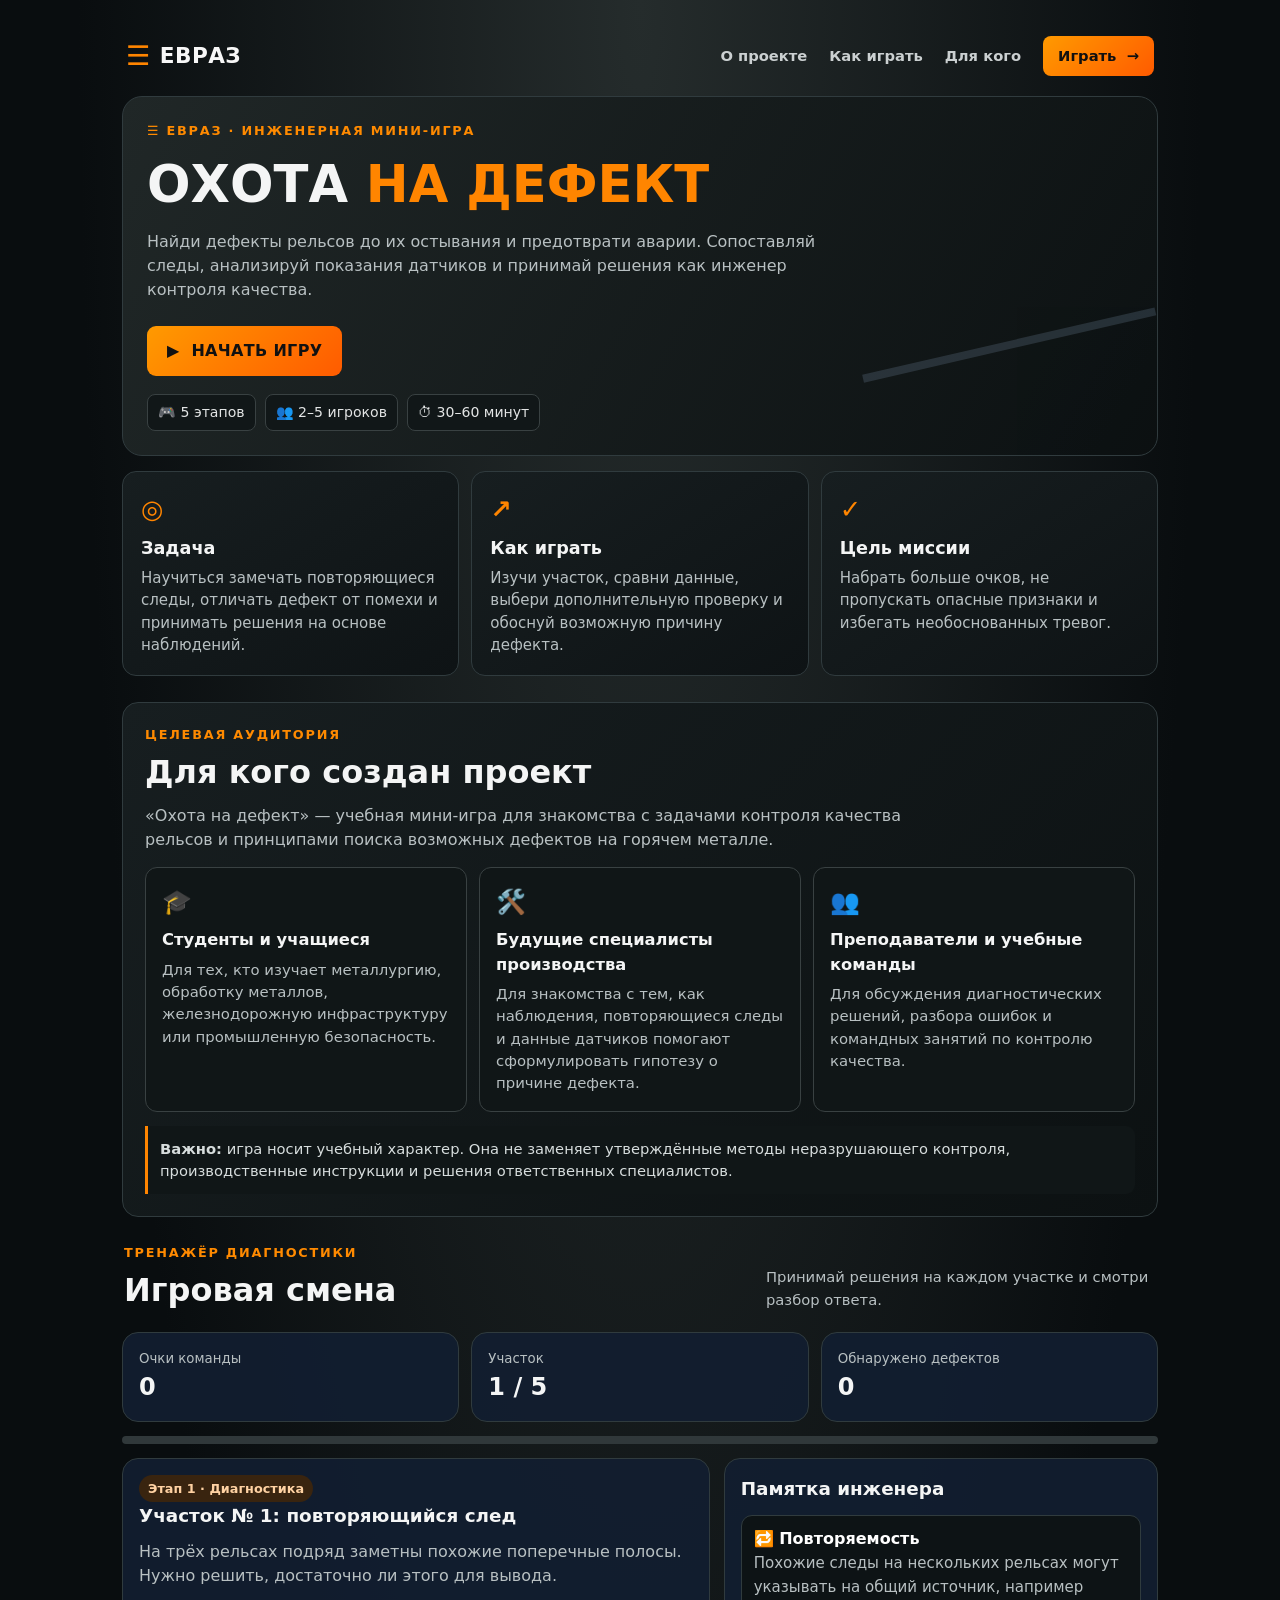
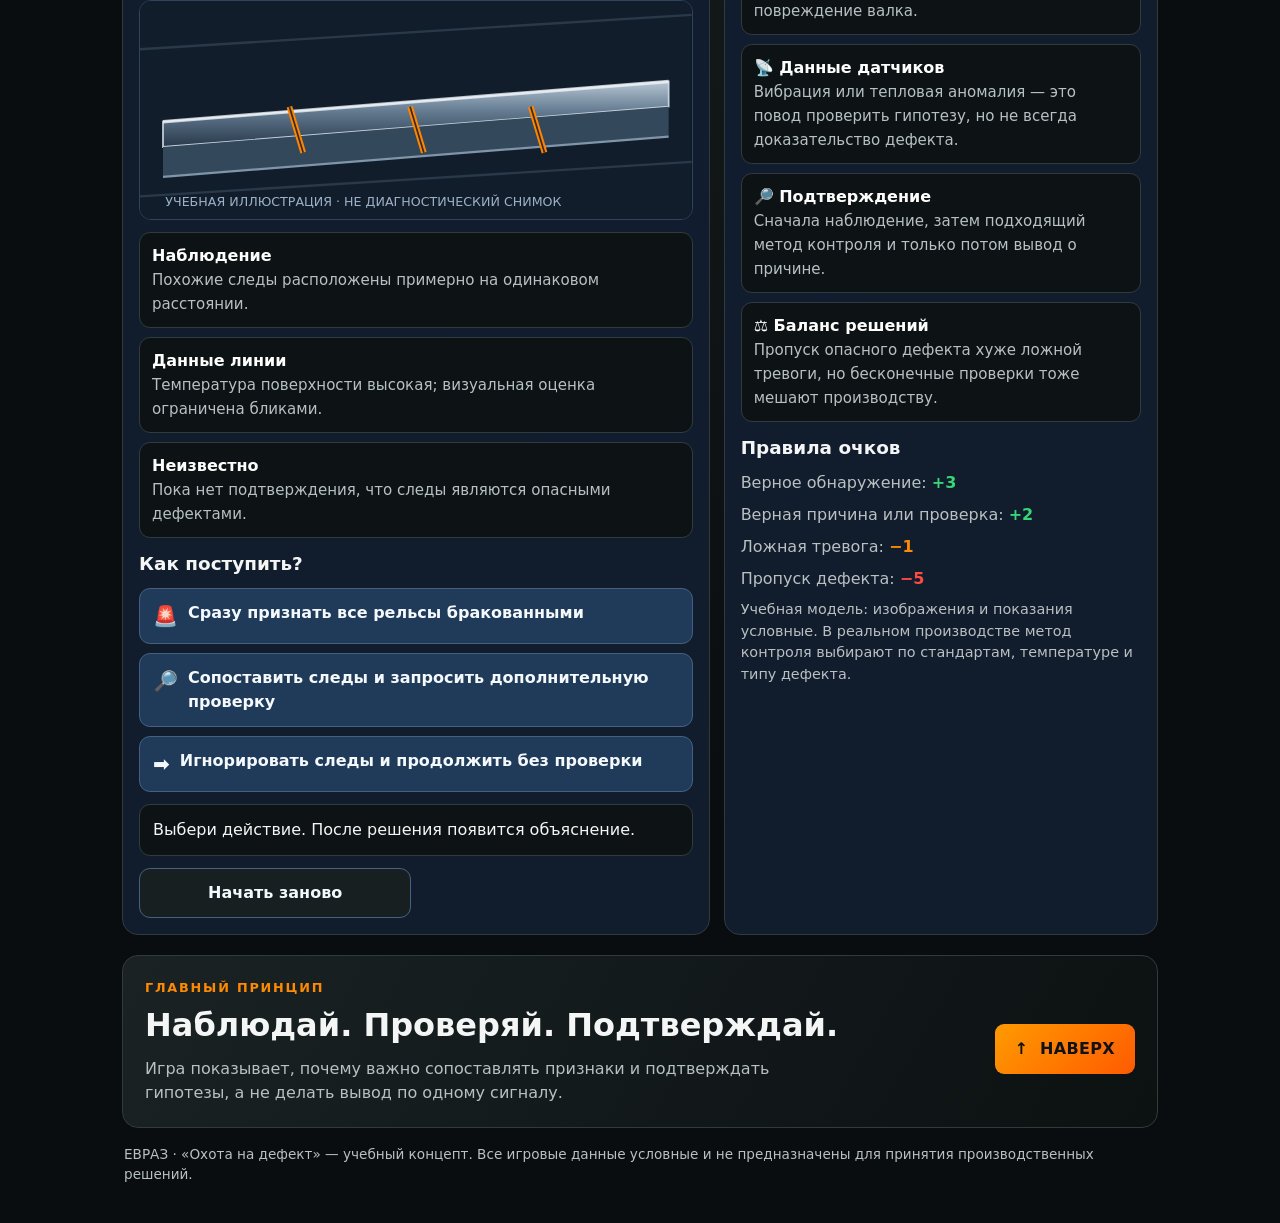
==== index.html @ 2721d315 "Add files via upload" ====
<!doctype html>
<html lang="ru">
<head>
<meta charset="utf-8">
<meta name="viewport" content="width=device-width, initial-scale=1">
<title>ЕВРАЗ — Охота на дефект</title>
<style>
:root{--bg:#090d0f;--panel:#111719;--panel2:#1a2224;--line:#303b3e;--text:#f4f5f5;--muted:#b8c0c2;--blue:#ff7900;--green:#39d477;--orange:#ff8a00;--red:#ff4c42}
*{box-sizing:border-box}body{margin:0;background:radial-gradient(ellipse at top,#252c2c 0,#090d0f 62%);color:var(--text);font:16px/1.5 system-ui,-apple-system,Segoe UI,sans-serif}
.wrap{max-width:1080px;margin:auto;padding:22px}.hero{padding:24px;border:1px solid var(--line);border-radius:20px;background:linear-gradient(120deg,#202727,#0c1112);position:relative;overflow:hidden}
.hero:after{content:"";position:absolute;right:-20px;bottom:-50px;width:300px;height:150px;border-top:8px solid #72879e;border-bottom:8px solid #72879e;transform:rotate(-13deg);opacity:.25}
.eyebrow{color:#ff8a00;font-size:.8rem;font-weight:800;letter-spacing:.14em;text-transform:uppercase}h1{font-size:clamp(2rem,5vw,3.2rem);line-height:1.05;margin:.35em 0}p{margin:.5em 0;color:var(--muted)}.hero p{max-width:700px}
.stats{display:grid;grid-template-columns:repeat(3,1fr);gap:12px;margin:14px 0}.stat,.panel{border:1px solid var(--line);background:rgba(18,30,48,.92);border-radius:16px;padding:16px}.stat small{display:block;color:var(--muted)}.stat strong{font-size:1.5rem}
.layout{display:grid;grid-template-columns:1.15fr .85fr;gap:14px}.panel h2{margin:0 0 10px;font-size:1.15rem}.tag{display:inline-block;padding:4px 9px;border-radius:99px;background:#39240f;color:#ffd2a3;font-size:.8rem;font-weight:700}
.rail-scene{border-radius:12px;overflow:hidden;background:#0a111c;border:1px solid #30445e;margin:12px 0}
.rail-scene svg{display:block;width:100%;height:auto}.clues{display:grid;gap:9px;margin:12px 0}.clue{padding:11px 12px;border:1px solid var(--line);border-radius:11px;background:#0d1315}.clue b{display:block;color:#fff}.clue span{color:var(--muted);font-size:.94rem}
.actions{display:grid;grid-template-columns:1fr 1fr;gap:9px;margin-top:12px}button{border:1px solid #46617f;background:#203b59;color:#f4f9ff;padding:12px 13px;border-radius:11px;font:inherit;font-weight:700;cursor:pointer;transition:.15s}button:hover{filter:brightness(1.15);transform:translateY(-1px)}button:focus-visible{outline:3px solid var(--blue);outline-offset:2px}.primary{background:#087bb8;border-color:#35a7e7}.safe{background:#16452d;border-color:#2a936d}.warn{background:#57300d;border-color:#a7772f}.muted-btn{background:#171f21}
.feedback{margin-top:12px;padding:13px;border-radius:11px;background:#0d1315;border:1px solid var(--line);min-height:52px}.feedback.good{border-color:#2a936d}.feedback.bad{border-color:#b15b62}
.progress{height:8px;background:#30383a;border-radius:99px;overflow:hidden;margin:10px 0 14px}.progress div{height:100%;background:linear-gradient(90deg,#ff5b00,#ffb000);width:0;transition:width .3s}
.small{font-size:.9rem;color:var(--muted)}.choices{display:grid;gap:9px}.choice{display:flex;gap:10px;align-items:flex-start;text-align:left}.choice span:first-child{font-size:1.25rem}.hidden{display:none!important}.footer{margin:16px 2px;color:var(--muted);font-size:.85rem}

.site-nav{display:flex;align-items:center;justify-content:space-between;gap:18px;padding:14px 4px 20px}
.brand{display:flex;align-items:center;gap:9px;color:#f7f7f7;text-decoration:none;font-size:1.35rem;font-weight:900;letter-spacing:.02em}
.brand-mark{color:#ff8500;font-size:1.7rem;line-height:1}
.nav-links{display:flex;align-items:center;gap:22px}
.nav-links a{color:#cbd0d1;text-decoration:none;font-size:.92rem;font-weight:700}
.nav-links a:hover{color:#ff9200}
.nav-links .nav-play{background:linear-gradient(135deg,#ff9a00,#ff5b00);color:#101010;padding:9px 15px;border-radius:8px}
.hero-cta{display:inline-flex;align-items:center;justify-content:center;margin-top:16px;padding:13px 20px;border-radius:9px;background:linear-gradient(135deg,#ff9a00,#ff5b00);color:#111;text-decoration:none;font-weight:900;letter-spacing:.02em;position:relative;z-index:1}
.hero-pills{display:flex;flex-wrap:wrap;gap:9px;margin-top:18px;position:relative;z-index:1}
.hero-pills span{padding:7px 10px;border:1px solid #394142;border-radius:8px;background:#111718;color:#e3e5e5;font-size:.88rem}
.intro-grid{display:grid;grid-template-columns:repeat(3,1fr);gap:12px;margin:15px 0 26px}
.intro-card{border:1px solid var(--line);border-radius:14px;padding:18px;background:linear-gradient(145deg,#171e20,#0e1315)}
.intro-icon{font-size:1.6rem;color:#ff8500;font-weight:900}
.intro-card h2{margin:7px 0 5px;font-size:1.1rem}.intro-card p{margin:0;font-size:.94rem}

.audience-section{margin:22px 0 26px;padding:22px;border:1px solid var(--line);border-radius:16px;background:linear-gradient(135deg,#171e20,#0c1112)}
.audience-section h2{margin:4px 0 8px;font-size:clamp(1.4rem,3vw,2rem)}
.audience-lead{max-width:780px}
.audience-grid{display:grid;grid-template-columns:repeat(3,1fr);gap:12px;margin-top:15px}
.audience-card{padding:16px;border:1px solid #394142;border-radius:12px;background:#101617}
.audience-icon{font-size:1.5rem;color:#ff8500}
.audience-card h3{margin:8px 0 6px;font-size:1.02rem}
.audience-card p{margin:0;font-size:.93rem}
.audience-note{margin-top:14px;padding:12px;border-left:3px solid #ff8500;background:#101617;border-radius:0 9px 9px 0;font-size:.92rem;color:#d7dddd}

.section-heading{display:flex;align-items:end;justify-content:space-between;gap:16px;margin:24px 2px 12px}
.section-heading h2,.closing h2{margin:4px 0;font-size:clamp(1.5rem,3vw,2rem)}
.section-heading p{max-width:390px;font-size:.92rem}
.closing{display:flex;align-items:center;justify-content:space-between;gap:18px;margin-top:20px;padding:22px;border:1px solid var(--line);border-radius:16px;background:linear-gradient(120deg,#1a2223,#0c1112)}
.closing p{max-width:650px;margin-bottom:0}
html{scroll-behavior:smooth;scroll-padding-top:14px}

@media(max-width:760px){.audience-grid{grid-template-columns:1fr}.wrap{padding:12px}.site-nav{align-items:flex-start}.nav-links{gap:10px;flex-wrap:wrap;justify-content:flex-end}.nav-links a{font-size:.82rem}.intro-grid{grid-template-columns:1fr}.section-heading,.closing{align-items:flex-start;flex-direction:column}.layout{grid-template-columns:1fr}.stats{gap:8px}.stat{padding:12px}.actions{grid-template-columns:1fr}.hero{padding:20px}}
</style>
</head>
<body>
<div class="wrap">
<nav class="site-nav" aria-label="Главная навигация">
  <a class="brand" href="#top"><span class="brand-mark">☰</span> ЕВРАЗ</a>
  <div class="nav-links">
    <a href="#about">О проекте</a>
    <a href="#how">Как играть</a>
    <a href="#audience">Для кого</a>
    <a class="nav-play" href="#game">Играть&nbsp; →</a>
  </div>
</nav>
<header class="hero" id="top">
<div class="eyebrow">☰ ЕВРАЗ · Инженерная мини-игра</div>
<h1>ОХОТА <span style="color:#ff8500">НА ДЕФЕКТ</span></h1>
<p>Найди дефекты рельсов до их остывания и предотврати аварии. Сопоставляй следы, анализируй показания датчиков и принимай решения как инженер контроля качества.</p>
<a class="hero-cta" href="#game">▶&nbsp; НАЧАТЬ ИГРУ</a>
<div class="hero-pills"><span>🎮 5 этапов</span><span>👥 2–5 игроков</span><span>⏱ 30–60 минут</span></div>
</header>
<section class="intro-grid" id="about">
  <article class="intro-card"><div class="intro-icon">◎</div><h2>Задача</h2><p>Научиться замечать повторяющиеся следы, отличать дефект от помехи и принимать решения на основе наблюдений.</p></article>
  <article class="intro-card" id="how"><div class="intro-icon">↗</div><h2>Как играть</h2><p>Изучи участок, сравни данные, выбери дополнительную проверку и обоснуй возможную причину дефекта.</p></article>
  <article class="intro-card"><div class="intro-icon">✓</div><h2>Цель миссии</h2><p>Набрать больше очков, не пропускать опасные признаки и избегать необоснованных тревог.</p></article>
</section>
<section class="audience-section" id="audience">
  <div class="eyebrow">Целевая аудитория</div>
  <h2>Для кого создан проект</h2>
  <p class="audience-lead">«Охота на дефект» — учебная мини-игра для знакомства с задачами контроля качества рельсов и принципами поиска возможных дефектов на горячем металле.</p>
  <div class="audience-grid">
    <article class="audience-card"><div class="audience-icon">🎓</div><h3>Студенты и учащиеся</h3><p>Для тех, кто изучает металлургию, обработку металлов, железнодорожную инфраструктуру или промышленную безопасность.</p></article>
    <article class="audience-card"><div class="audience-icon">🛠️</div><h3>Будущие специалисты производства</h3><p>Для знакомства с тем, как наблюдения, повторяющиеся следы и данные датчиков помогают сформулировать гипотезу о причине дефекта.</p></article>
    <article class="audience-card"><div class="audience-icon">👥</div><h3>Преподаватели и учебные команды</h3><p>Для обсуждения диагностических решений, разбора ошибок и командных занятий по контролю качества.</p></article>
  </div>
  <div class="audience-note"><b>Важно:</b> игра носит учебный характер. Она не заменяет утверждённые методы неразрушающего контроля, производственные инструкции и решения ответственных специалистов.</div>
</section>
<div class="section-heading" id="game"><div><div class="eyebrow">Тренажёр диагностики</div><h2>Игровая смена</h2></div><p>Принимай решения на каждом участке и смотри разбор ответа.</p></div>
<div class="stats">
 <div class="stat"><small>Очки команды</small><strong id="score">0</strong></div>
 <div class="stat"><small>Участок</small><strong id="round">1 / 5</strong></div>
 <div class="stat"><small>Обнаружено дефектов</small><strong id="found">0</strong></div>
</div>
<div class="progress"><div id="progress"></div></div>
<div class="layout">
<section class="panel">
 <span class="tag" id="stageTag">Этап 1 · Осмотр</span>
 <h2 id="caseTitle">Участок № 1: первый след</h2>
 <p id="caseIntro">Изучи поверхность и наблюдения. Пока данных недостаточно для окончательного вывода.</p>
 <div class="rail-scene" id="scene"></div>
 <div class="clues" id="clues"></div>
 <div id="decisionArea">
  <h2>Как поступить?</h2>
  <div class="choices" id="choices"></div>
 </div>
 <div class="feedback" id="feedback" aria-live="polite">Выбери действие. После решения появится объяснение.</div>
 <div class="actions">
  <button class="primary hidden" id="nextBtn">Следующий участок →</button>
  <button class="muted-btn" id="restartBtn">Начать заново</button>
 </div>
</section>
<aside class="panel">
 <h2>Памятка инженера</h2>
 <div class="clues">
  <div class="clue"><b>🔁 Повторяемость</b><span>Похожие следы на нескольких рельсах могут указывать на общий источник, например повреждение валка.</span></div>
  <div class="clue"><b>📡 Данные датчиков</b><span>Вибрация или тепловая аномалия — это повод проверить гипотезу, но не всегда доказательство дефекта.</span></div>
  <div class="clue"><b>🔎 Подтверждение</b><span>Сначала наблюдение, затем подходящий метод контроля и только потом вывод о причине.</span></div>
  <div class="clue"><b>⚖️ Баланс решений</b><span>Пропуск опасного дефекта хуже ложной тревоги, но бесконечные проверки тоже мешают производству.</span></div>
 </div>
 <h2>Правила очков</h2>
 <p>Верное обнаружение: <b style="color:var(--green)">+3</b></p>
 <p>Верная причина или проверка: <b style="color:var(--green)">+2</b></p>
 <p>Ложная тревога: <b style="color:var(--orange)">−1</b></p>
 <p>Пропуск дефекта: <b style="color:var(--red)">−5</b></p>
 <p class="small">Учебная модель: изображения и показания условные. В реальном производстве метод контроля выбирают по стандартам, температуре и типу дефекта.</p>
</aside>
</div>
<section class="closing">
  <div><div class="eyebrow">Главный принцип</div><h2>Наблюдай. Проверяй. Подтверждай.</h2><p>Игра показывает, почему важно сопоставлять признаки и подтверждать гипотезы, а не делать вывод по одному сигналу.</p></div>
  <a class="hero-cta" href="#top">↑&nbsp; НАВЕРХ</a>
</section>
<div class="footer">ЕВРАЗ · «Охота на дефект» — учебный концепт. Все игровые данные условные и не предназначены для принятия производственных решений.</div>
</div>
<script>
const cases = [
 {title:"Участок № 1: повторяющийся след", intro:"На трёх рельсах подряд заметны похожие поперечные полосы. Нужно решить, достаточно ли этого для вывода.", kind:"mark",
 clues:[["Наблюдение","Похожие следы расположены примерно на одинаковом расстоянии."],["Данные линии","Температура поверхности высокая; визуальная оценка ограничена бликами."],["Неизвестно","Пока нет подтверждения, что следы являются опасными дефектами."]],
 options:[
 {t:"Сразу признать все рельсы бракованными",icon:"🚨",pts:-1,fb:"Слишком поспешно: похожий след — важная подсказка, но его нужно проверить. Ложные тревоги снижают результат."},
 {t:"Сопоставить следы и запросить дополнительную проверку",icon:"🔎",pts:5,fb:"Верно! Повторяемость помогает выдвинуть гипотезу об общем источнике, а дополнительная проверка снижает неопределённость.",found:1},
 {t:"Игнорировать следы и продолжить без проверки",icon:"➡️",pts:-5,fb:"Рискованно: повторяющиеся следы могут быть признаком проблемы оборудования. Их нельзя игнорировать."}]},
 {title:"Участок № 2: показания датчика",intro:"После первичного осмотра система сообщает о повышенной вибрации рядом с прокатной клетью.",kind:"sensor",
 clues:[["Сигнал","Вибрация выше обычного уровня на нескольких последовательных проходах."],["Контекст","На рельсах из первого участка были похожие следы."],["Ограничение","Датчик может реагировать и на другие источники вибрации."]],
 options:[
 {t:"Считать датчик окончательным доказательством",icon:"📈",pts:-1,fb:"Сигнал сам по себе не доказывает наличие дефекта. Его нужно сопоставить с осмотром и другими данными."},
 {t:"Сопоставить сигнал с рисунком следов и проверить валок",icon:"🧭",pts:4,fb:"Хорошее решение: сочетание независимых признаков делает гипотезу сильнее. Проверка оборудования помогает установить причину.",found:1},
 {t:"Отключить сигнал как помеху без анализа",icon:"🔇",pts:-5,fb:"Так можно пропустить важный признак неисправности. Сначала выясни источник сигнала."}]},
 {title:"Участок № 3: возможная помеха",intro:"На поверхности видны тёмные пятна, но похожих следов на соседних рельсах нет.",kind:"stain",
 clues:[["Наблюдение","Пятна имеют разную форму и не повторяются на одинаковых участках."],["Данные","Предварительный осмотр не выявил явной геометрической деформации."],["Задача","Не перепутать загрязнение поверхности с повреждением металла."]],
 options:[
 {t:"Объявить опасный дефект только по цвету",icon:"🚨",pts:-1,fb:"Цветовое отличие может быть связано с загрязнением или окалиной. Одного признака недостаточно."},
 {t:"Провести подходящий осмотр поверхности и сверить критерии",icon:"🧪",pts:4,fb:"Верно: сначала нужно отделить поверхностную помеху от реального повреждения. Решение принимается по результату проверки.",found:0},
 {t:"Не проверять, потому что следы не повторяются",icon:"🙈",pts:-2,fb:"Отсутствие повторяемости не гарантирует безопасность. Нужна проверка по установленным критериям."}]},
 {title:"Участок № 4: выбор метода контроля",intro:"Есть подозрение на трещину. Рельс ещё горячий, поэтому не каждый способ проверки одинаково удобен.",kind:"crack",
 clues:[["Признак","Линейный след выглядит подозрительно и требует подтверждения."],["Условие","Высокая температура ограничивает применение некоторых приборов и методик."],["Цель","Выбрать контроль, подходящий для конкретного дефекта и температуры."]],
 options:[
 {t:"Использовать любой прибор без проверки его температурных ограничений",icon:"⚠️",pts:-2,fb:"Нельзя игнорировать рабочие температуры и ограничения оборудования. Метод должен быть пригоден для условий линии."},
 {t:"Остановить решение на визуальном впечатлении",icon:"👁️",pts:-1,fb:"Визуальный осмотр полезен, но подозрение на трещину требует подтверждения подходящим методом."},
 {t:"Выбрать валидированный для горячего металла контроль и подтвердить результат",icon:"🛠️",pts:5,fb:"Верно! Метод подбирают под тип дефекта, температуру и требования технологии. Подтверждение не позволяет принять догадку за факт.",found:1}]},
 {title:"Участок № 5: вывод о причине",intro:"Несколько наблюдений указывают на похожие дефекты, а проверка оборудования выявила подозрительный участок валка.",kind:"roller",
 clues:[["Сводка","Повторяющийся рисунок обнаружен на нескольких рельсах."],["Оборудование","При осмотре валка найдено повреждение, совпадающее по расположению с рисунком следов."],["Финальная задача","Сформулировать обоснованный вывод и безопасное действие."]],
 options:[
 {t:"Зафиксировать вероятную связь, изолировать подозрительную продукцию для проверки и сообщить специалисту",icon:"✅",pts:5,fb:"Отлично! Вы связали признаки с вероятной причиной и выбрали безопасное действие. Окончательное решение о годности принимает ответственный контроль качества.",found:1},
 {t:"Считать все рельсы заведомо безопасными, раз линия продолжает работать",icon:"➡️",pts:-5,fb:"Работа линии не доказывает отсутствие дефектов. Подозрительную продукцию нужно проверить по процедуре качества."},
 {t:"Объявить причиной валок без документирования и проверки",icon:"❓",pts:-2,fb:"Гипотеза правдоподобна, но её нужно документировать и подтвердить. Важно сохранять цепочку доказательств."}]}
];
let idx=0, score=0, found=0, answered=false;
const $=id=>document.getElementById(id);
function railSVG(kind){
 const crack = kind==="crack"||kind==="roller";
 const stain = kind==="stain";
 const sensor = kind==="sensor";
 let marks="";
 if(kind==="mark") marks='<path d="M130 92 l12 40 M235 92 l12 40 M340 92 l12 40" stroke="#ff8500" stroke-width="5"/><path d="M130 92 l12 40 M235 92 l12 40 M340 92 l12 40" stroke="#382b1c" stroke-width="1.5"/>';
 if(crack) marks='<path d="M250 83 l-12 18 10 8 -18 21 9 14" stroke="#161d26" stroke-width="5" fill="none"/><path d="M250 83 l-12 18 10 8 -18 21 9 14" stroke="#ff6d79" stroke-width="1.5" fill="none"/>';
 if(stain) marks='<ellipse cx="165" cy="110" rx="28" ry="10" fill="#182a38" opacity=".75"/><ellipse cx="335" cy="120" rx="17" ry="7" fill="#182a38" opacity=".65"/>';
 if(sensor) marks='<path d="M60 135 L105 135 L120 108 L145 151 L175 95 L200 139 L225 122 L250 136 L275 87 L302 145 L330 115 L360 135 L410 135" stroke="#54d8ff" stroke-width="3" fill="none"/>';
 return `<svg viewBox="0 0 480 190" role="img" aria-label="Иллюстрация рельса и наблюдаемого признака"><defs><linearGradient id="steel" x1="0" x2="0" y1="0" y2="1"><stop stop-color="#b6c5d3"/><stop offset=".45" stop-color="#647b91"/><stop offset="1" stop-color="#28394b"/></linearGradient><linearGradient id="glow"><stop stop-color="#ff7d42"/><stop offset="1" stop-color="#ffce69"/></linearGradient></defs><rect width="480" height="190" fill="${sensor?'#091b2b':'#111d2b'}"/><path d="M0 42 L480 12 M0 170 L480 140" stroke="#29394a" stroke-width="2"/>${sensor?'<text x="24" y="34" fill="#7ce6ff" font-size="12">СИГНАЛ ДАТЧИКА · УСЛОВНЫЙ</text>':''}<path d="M20 105 L460 70 L460 92 L20 127 Z" fill="url(#steel)" stroke="#c5d2dd" stroke-width="1.5"/><path d="M20 127 L460 92 L460 118 L20 153 Z" fill="#34485b"/><path d="M20 105 L460 70" stroke="#f2f6fa" stroke-width="3" opacity=".75"/><path d="M20 153 L460 118" stroke="#7f95aa" stroke-width="2"/>${marks}<text x="22" y="178" fill="#9db1c6" font-size="11">УЧЕБНАЯ ИЛЛЮСТРАЦИЯ · НЕ ДИАГНОСТИЧЕСКИЙ СНИМОК</text></svg>`;
}
function render(){
 const c=cases[idx]; answered=false;
 $('score').textContent=score; $('round').textContent=`${idx+1} / ${cases.length}`; $('found').textContent=found;
 $('progress').style.width=`${idx/cases.length*100}%`;
 $('stageTag').textContent=`Этап ${idx+1} · ${idx===4?'Подтверждение':'Диагностика'}`;
 $('caseTitle').textContent=c.title; $('caseIntro').textContent=c.intro;
 $('scene').innerHTML=railSVG(c.kind);
 $('clues').innerHTML=c.clues.map(x=>`<div class="clue"><b>${x[0]}</b><span>${x[1]}</span></div>`).join('');
 $('choices').innerHTML='';
 c.options.forEach((o,i)=>{const b=document.createElement('button');b.className='choice';b.innerHTML=`<span>${o.icon}</span><span>${o.t}</span>`;b.onclick=()=>choose(i);$('choices').appendChild(b)});
 $('feedback').className='feedback';$('feedback').textContent='Выбери действие. После решения появится объяснение.';
 $('nextBtn').classList.add('hidden');$('decisionArea').classList.remove('hidden');
}
function choose(i){
 if(answered)return;answered=true;
 const c=cases[idx],o=c.options[i];score+=o.pts;if(o.found)found++;
 $('score').textContent=score;$('found').textContent=found;
 $('feedback').className='feedback '+(o.pts>0?'good':'bad');
 $('feedback').innerHTML=`<b>${o.pts>0?'Хорошее решение':'Разбор решения'} · ${o.pts>0?'+':''}${o.pts} очк.</b><br>${o.fb}`;
 [...$('choices').children].forEach((b,n)=>{b.disabled=true;if(n===i)b.style.borderColor=o.pts>0?'#48d597':'#ff6d79'});
 $('nextBtn').textContent=idx===cases.length-1?'Показать результат →':'Следующий участок →';
 $('nextBtn').classList.remove('hidden');$('progress').style.width=`${(idx+1)/cases.length*100}%`;
}
function finish(){
 $('stageTag').textContent='Итоги миссии';$('caseTitle').textContent='Смена завершена!';
 $('caseIntro').textContent=`Ты набрал(а) ${score} очков и отметил(а) ${found} важных эпизодов обнаружения или подтверждения.`;
 $('scene').innerHTML='<svg viewBox="0 0 480 150"><rect width="480" height="150" fill="#10253a"/><text x="240" y="72" fill="#54b7ff" font-size="28" font-weight="bold" text-anchor="middle">МИССИЯ ЗАВЕРШЕНА</text><text x="240" y="105" fill="#d7e9f8" font-size="16" text-anchor="middle">Наблюдай · Проверяй · Подтверждай</text></svg>';
 $('clues').innerHTML=`<div class="clue"><b>Твой результат: ${score} очков</b><span>${score>=15?'Отличная работа: ты сопоставлял признаки и проверял гипотезы.':score>=5?'Хороший старт. Помни: сигнал — это повод для проверки, а не всегда доказательство.':'Попробуй ещё раз: обращай внимание на повторяемость и не пропускай подозрительные признаки.'}</span></div><div class="clue"><b>Главный вывод</b><span>Надёжная диагностика строится на цепочке: наблюдение → гипотеза → подходящая проверка → подтверждение → безопасное решение.</span></div>`;
 $('decisionArea').classList.add('hidden');$('nextBtn').classList.add('hidden');$('progress').style.width='100%';
 $('feedback').className='feedback good';$('feedback').textContent='Спасибо за игру! Можно начать новую смену.';
}
$('nextBtn').onclick=()=>{if(idx<cases.length-1){idx++;render()}else finish()};
$('restartBtn').onclick=()=>{idx=0;score=0;found=0;render()};
render();
</script>
</body>
</html>
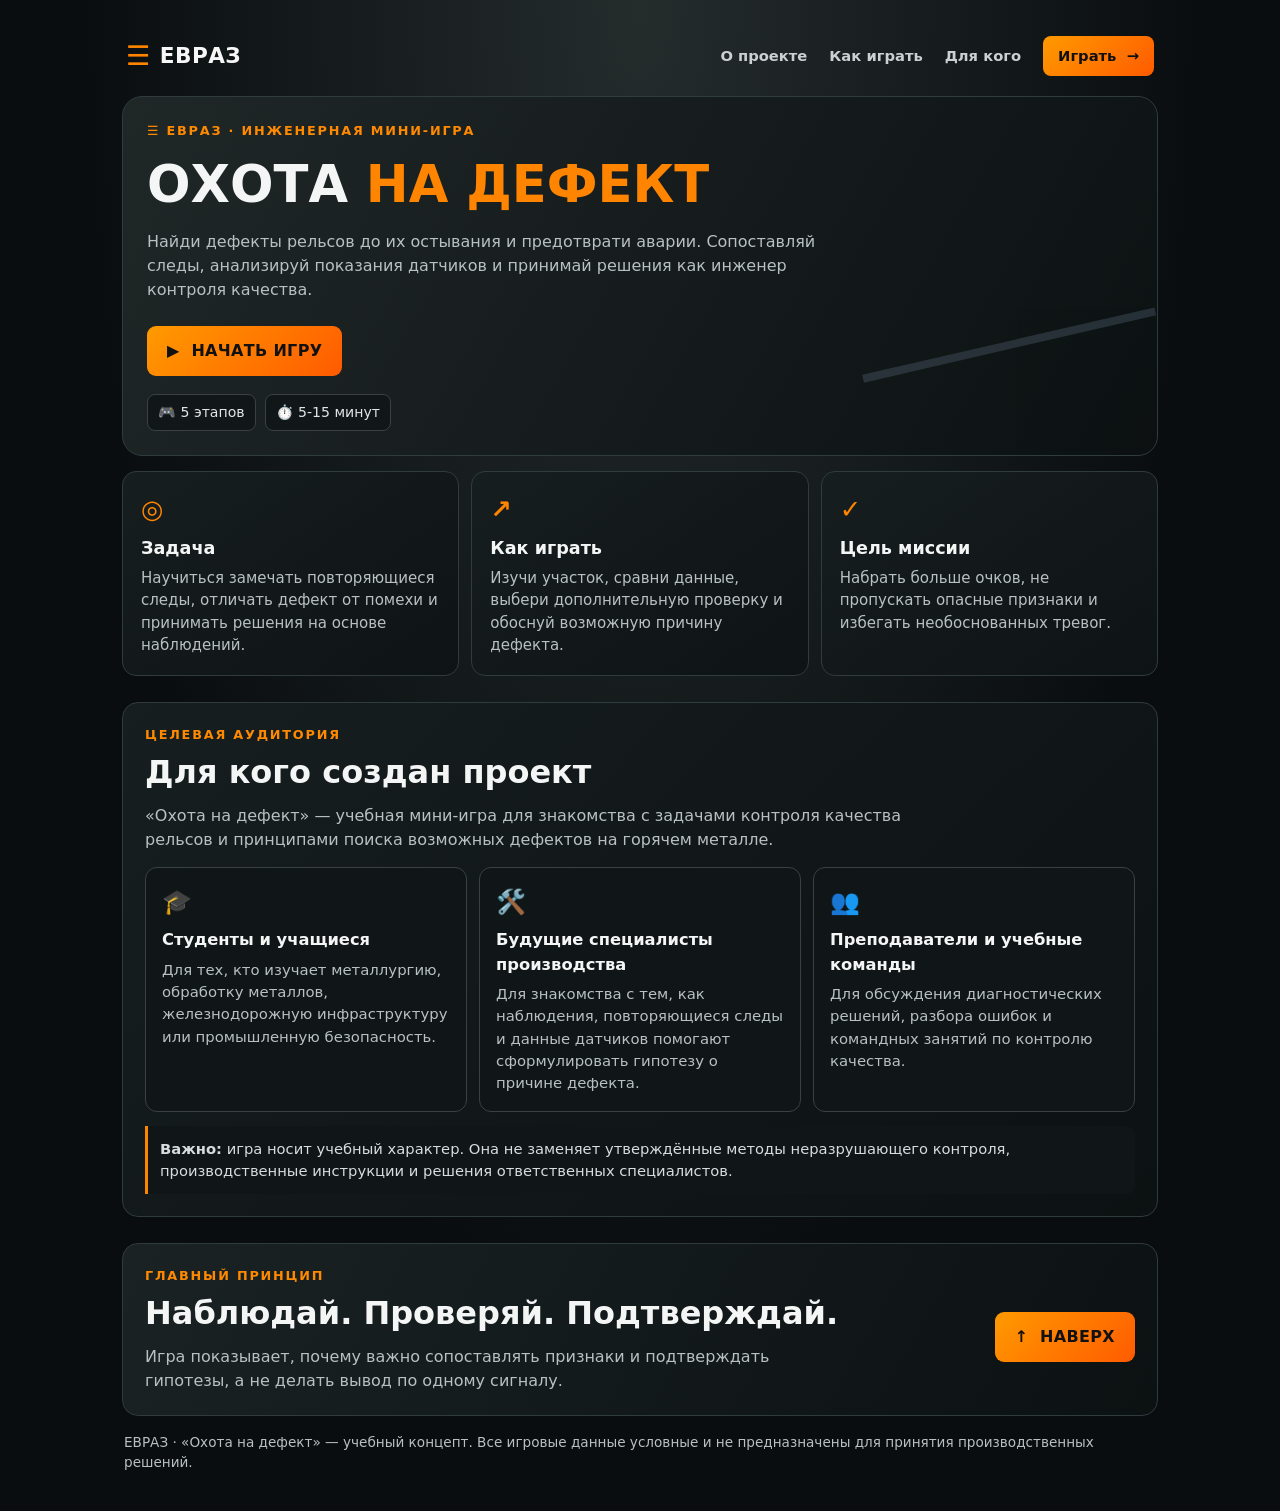
==== commit 3565a5e2: "Add files via upload" ====
--- a/index.html
+++ b/index.html
@@ -4,55 +4,7 @@
 <meta charset="utf-8">
 <meta name="viewport" content="width=device-width, initial-scale=1">
 <title>ЕВРАЗ — Охота на дефект</title>
-<style>
-:root{--bg:#090d0f;--panel:#111719;--panel2:#1a2224;--line:#303b3e;--text:#f4f5f5;--muted:#b8c0c2;--blue:#ff7900;--green:#39d477;--orange:#ff8a00;--red:#ff4c42}
-*{box-sizing:border-box}body{margin:0;background:radial-gradient(ellipse at top,#252c2c 0,#090d0f 62%);color:var(--text);font:16px/1.5 system-ui,-apple-system,Segoe UI,sans-serif}
-.wrap{max-width:1080px;margin:auto;padding:22px}.hero{padding:24px;border:1px solid var(--line);border-radius:20px;background:linear-gradient(120deg,#202727,#0c1112);position:relative;overflow:hidden}
-.hero:after{content:"";position:absolute;right:-20px;bottom:-50px;width:300px;height:150px;border-top:8px solid #72879e;border-bottom:8px solid #72879e;transform:rotate(-13deg);opacity:.25}
-.eyebrow{color:#ff8a00;font-size:.8rem;font-weight:800;letter-spacing:.14em;text-transform:uppercase}h1{font-size:clamp(2rem,5vw,3.2rem);line-height:1.05;margin:.35em 0}p{margin:.5em 0;color:var(--muted)}.hero p{max-width:700px}
-.stats{display:grid;grid-template-columns:repeat(3,1fr);gap:12px;margin:14px 0}.stat,.panel{border:1px solid var(--line);background:rgba(18,30,48,.92);border-radius:16px;padding:16px}.stat small{display:block;color:var(--muted)}.stat strong{font-size:1.5rem}
-.layout{display:grid;grid-template-columns:1.15fr .85fr;gap:14px}.panel h2{margin:0 0 10px;font-size:1.15rem}.tag{display:inline-block;padding:4px 9px;border-radius:99px;background:#39240f;color:#ffd2a3;font-size:.8rem;font-weight:700}
-.rail-scene{border-radius:12px;overflow:hidden;background:#0a111c;border:1px solid #30445e;margin:12px 0}
-.rail-scene svg{display:block;width:100%;height:auto}.clues{display:grid;gap:9px;margin:12px 0}.clue{padding:11px 12px;border:1px solid var(--line);border-radius:11px;background:#0d1315}.clue b{display:block;color:#fff}.clue span{color:var(--muted);font-size:.94rem}
-.actions{display:grid;grid-template-columns:1fr 1fr;gap:9px;margin-top:12px}button{border:1px solid #46617f;background:#203b59;color:#f4f9ff;padding:12px 13px;border-radius:11px;font:inherit;font-weight:700;cursor:pointer;transition:.15s}button:hover{filter:brightness(1.15);transform:translateY(-1px)}button:focus-visible{outline:3px solid var(--blue);outline-offset:2px}.primary{background:#087bb8;border-color:#35a7e7}.safe{background:#16452d;border-color:#2a936d}.warn{background:#57300d;border-color:#a7772f}.muted-btn{background:#171f21}
-.feedback{margin-top:12px;padding:13px;border-radius:11px;background:#0d1315;border:1px solid var(--line);min-height:52px}.feedback.good{border-color:#2a936d}.feedback.bad{border-color:#b15b62}
-.progress{height:8px;background:#30383a;border-radius:99px;overflow:hidden;margin:10px 0 14px}.progress div{height:100%;background:linear-gradient(90deg,#ff5b00,#ffb000);width:0;transition:width .3s}
-.small{font-size:.9rem;color:var(--muted)}.choices{display:grid;gap:9px}.choice{display:flex;gap:10px;align-items:flex-start;text-align:left}.choice span:first-child{font-size:1.25rem}.hidden{display:none!important}.footer{margin:16px 2px;color:var(--muted);font-size:.85rem}
-
-.site-nav{display:flex;align-items:center;justify-content:space-between;gap:18px;padding:14px 4px 20px}
-.brand{display:flex;align-items:center;gap:9px;color:#f7f7f7;text-decoration:none;font-size:1.35rem;font-weight:900;letter-spacing:.02em}
-.brand-mark{color:#ff8500;font-size:1.7rem;line-height:1}
-.nav-links{display:flex;align-items:center;gap:22px}
-.nav-links a{color:#cbd0d1;text-decoration:none;font-size:.92rem;font-weight:700}
-.nav-links a:hover{color:#ff9200}
-.nav-links .nav-play{background:linear-gradient(135deg,#ff9a00,#ff5b00);color:#101010;padding:9px 15px;border-radius:8px}
-.hero-cta{display:inline-flex;align-items:center;justify-content:center;margin-top:16px;padding:13px 20px;border-radius:9px;background:linear-gradient(135deg,#ff9a00,#ff5b00);color:#111;text-decoration:none;font-weight:900;letter-spacing:.02em;position:relative;z-index:1}
-.hero-pills{display:flex;flex-wrap:wrap;gap:9px;margin-top:18px;position:relative;z-index:1}
-.hero-pills span{padding:7px 10px;border:1px solid #394142;border-radius:8px;background:#111718;color:#e3e5e5;font-size:.88rem}
-.intro-grid{display:grid;grid-template-columns:repeat(3,1fr);gap:12px;margin:15px 0 26px}
-.intro-card{border:1px solid var(--line);border-radius:14px;padding:18px;background:linear-gradient(145deg,#171e20,#0e1315)}
-.intro-icon{font-size:1.6rem;color:#ff8500;font-weight:900}
-.intro-card h2{margin:7px 0 5px;font-size:1.1rem}.intro-card p{margin:0;font-size:.94rem}
-
-.audience-section{margin:22px 0 26px;padding:22px;border:1px solid var(--line);border-radius:16px;background:linear-gradient(135deg,#171e20,#0c1112)}
-.audience-section h2{margin:4px 0 8px;font-size:clamp(1.4rem,3vw,2rem)}
-.audience-lead{max-width:780px}
-.audience-grid{display:grid;grid-template-columns:repeat(3,1fr);gap:12px;margin-top:15px}
-.audience-card{padding:16px;border:1px solid #394142;border-radius:12px;background:#101617}
-.audience-icon{font-size:1.5rem;color:#ff8500}
-.audience-card h3{margin:8px 0 6px;font-size:1.02rem}
-.audience-card p{margin:0;font-size:.93rem}
-.audience-note{margin-top:14px;padding:12px;border-left:3px solid #ff8500;background:#101617;border-radius:0 9px 9px 0;font-size:.92rem;color:#d7dddd}
-
-.section-heading{display:flex;align-items:end;justify-content:space-between;gap:16px;margin:24px 2px 12px}
-.section-heading h2,.closing h2{margin:4px 0;font-size:clamp(1.5rem,3vw,2rem)}
-.section-heading p{max-width:390px;font-size:.92rem}
-.closing{display:flex;align-items:center;justify-content:space-between;gap:18px;margin-top:20px;padding:22px;border:1px solid var(--line);border-radius:16px;background:linear-gradient(120deg,#1a2223,#0c1112)}
-.closing p{max-width:650px;margin-bottom:0}
-html{scroll-behavior:smooth;scroll-padding-top:14px}
-
-@media(max-width:760px){.audience-grid{grid-template-columns:1fr}.wrap{padding:12px}.site-nav{align-items:flex-start}.nav-links{gap:10px;flex-wrap:wrap;justify-content:flex-end}.nav-links a{font-size:.82rem}.intro-grid{grid-template-columns:1fr}.section-heading,.closing{align-items:flex-start;flex-direction:column}.layout{grid-template-columns:1fr}.stats{gap:8px}.stat{padding:12px}.actions{grid-template-columns:1fr}.hero{padding:20px}}
-</style>
+<link href="index.css" rel="stylesheet">
 </head>
 <body>
 <div class="wrap">
@@ -62,15 +14,15 @@
     <a href="#about">О проекте</a>
     <a href="#how">Как играть</a>
     <a href="#audience">Для кого</a>
-    <a class="nav-play" href="#game">Играть&nbsp; →</a>
+    <a class="nav-play" href="game.html">Играть&nbsp; →</a>
   </div>
 </nav>
 <header class="hero" id="top">
 <div class="eyebrow">☰ ЕВРАЗ · Инженерная мини-игра</div>
 <h1>ОХОТА <span style="color:#ff8500">НА ДЕФЕКТ</span></h1>
 <p>Найди дефекты рельсов до их остывания и предотврати аварии. Сопоставляй следы, анализируй показания датчиков и принимай решения как инженер контроля качества.</p>
-<a class="hero-cta" href="#game">▶&nbsp; НАЧАТЬ ИГРУ</a>
-<div class="hero-pills"><span>🎮 5 этапов</span><span>👥 2–5 игроков</span><span>⏱ 30–60 минут</span></div>
+<a class="hero-cta" href="game.html">▶&nbsp; НАЧАТЬ ИГРУ</a>
+<div class="hero-pills"><span>🎮 5 этапов</span><span>⏱️ 5-15 минут</span></div>
 </header>
 <section class="intro-grid" id="about">
   <article class="intro-card"><div class="intro-icon">◎</div><h2>Задача</h2><p>Научиться замечать повторяющиеся следы, отличать дефект от помехи и принимать решения на основе наблюдений.</p></article>
@@ -88,46 +40,6 @@
   </div>
   <div class="audience-note"><b>Важно:</b> игра носит учебный характер. Она не заменяет утверждённые методы неразрушающего контроля, производственные инструкции и решения ответственных специалистов.</div>
 </section>
-<div class="section-heading" id="game"><div><div class="eyebrow">Тренажёр диагностики</div><h2>Игровая смена</h2></div><p>Принимай решения на каждом участке и смотри разбор ответа.</p></div>
-<div class="stats">
- <div class="stat"><small>Очки команды</small><strong id="score">0</strong></div>
- <div class="stat"><small>Участок</small><strong id="round">1 / 5</strong></div>
- <div class="stat"><small>Обнаружено дефектов</small><strong id="found">0</strong></div>
-</div>
-<div class="progress"><div id="progress"></div></div>
-<div class="layout">
-<section class="panel">
- <span class="tag" id="stageTag">Этап 1 · Осмотр</span>
- <h2 id="caseTitle">Участок № 1: первый след</h2>
- <p id="caseIntro">Изучи поверхность и наблюдения. Пока данных недостаточно для окончательного вывода.</p>
- <div class="rail-scene" id="scene"></div>
- <div class="clues" id="clues"></div>
- <div id="decisionArea">
-  <h2>Как поступить?</h2>
-  <div class="choices" id="choices"></div>
- </div>
- <div class="feedback" id="feedback" aria-live="polite">Выбери действие. После решения появится объяснение.</div>
- <div class="actions">
-  <button class="primary hidden" id="nextBtn">Следующий участок →</button>
-  <button class="muted-btn" id="restartBtn">Начать заново</button>
- </div>
-</section>
-<aside class="panel">
- <h2>Памятка инженера</h2>
- <div class="clues">
-  <div class="clue"><b>🔁 Повторяемость</b><span>Похожие следы на нескольких рельсах могут указывать на общий источник, например повреждение валка.</span></div>
-  <div class="clue"><b>📡 Данные датчиков</b><span>Вибрация или тепловая аномалия — это повод проверить гипотезу, но не всегда доказательство дефекта.</span></div>
-  <div class="clue"><b>🔎 Подтверждение</b><span>Сначала наблюдение, затем подходящий метод контроля и только потом вывод о причине.</span></div>
-  <div class="clue"><b>⚖️ Баланс решений</b><span>Пропуск опасного дефекта хуже ложной тревоги, но бесконечные проверки тоже мешают производству.</span></div>
- </div>
- <h2>Правила очков</h2>
- <p>Верное обнаружение: <b style="color:var(--green)">+3</b></p>
- <p>Верная причина или проверка: <b style="color:var(--green)">+2</b></p>
- <p>Ложная тревога: <b style="color:var(--orange)">−1</b></p>
- <p>Пропуск дефекта: <b style="color:var(--red)">−5</b></p>
- <p class="small">Учебная модель: изображения и показания условные. В реальном производстве метод контроля выбирают по стандартам, температуре и типу дефекта.</p>
-</aside>
-</div>
 <section class="closing">
   <div><div class="eyebrow">Главный принцип</div><h2>Наблюдай. Проверяй. Подтверждай.</h2><p>Игра показывает, почему важно сопоставлять признаки и подтверждать гипотезы, а не делать вывод по одному сигналу.</p></div>
   <a class="hero-cta" href="#top">↑&nbsp; НАВЕРХ</a>
--- a/index.css
+++ b/index.css
@@ -0,0 +1,47 @@
+:root{--bg:#090d0f;--panel:#111719;--panel2:#1a2224;--line:#303b3e;--text:#f4f5f5;--muted:#b8c0c2;--blue:#ff7900;--green:#39d477;--orange:#ff8a00;--red:#ff4c42}
+*{box-sizing:border-box}body{margin:0;background:radial-gradient(ellipse at top,#252c2c 0,#090d0f 62%);color:var(--text);font:16px/1.5 system-ui,-apple-system,Segoe UI,sans-serif}
+.wrap{max-width:1080px;margin:auto;padding:22px}.hero{padding:24px;border:1px solid var(--line);border-radius:20px;background:linear-gradient(120deg,#202727,#0c1112);position:relative;overflow:hidden}
+.hero:after{content:"";position:absolute;right:-20px;bottom:-50px;width:300px;height:150px;border-top:8px solid #72879e;border-bottom:8px solid #72879e;transform:rotate(-13deg);opacity:.25}
+.eyebrow{color:#ff8a00;font-size:.8rem;font-weight:800;letter-spacing:.14em;text-transform:uppercase}h1{font-size:clamp(2rem,5vw,3.2rem);line-height:1.05;margin:.35em 0}p{margin:.5em 0;color:var(--muted)}.hero p{max-width:700px}
+.stats{display:grid;grid-template-columns:repeat(3,1fr);gap:12px;margin:14px 0}.stat,.panel{border:1px solid var(--line);background:rgba(18,30,48,.92);border-radius:16px;padding:16px}.stat small{display:block;color:var(--muted)}.stat strong{font-size:1.5rem}
+.layout{display:grid;grid-template-columns:1.15fr .85fr;gap:14px}.panel h2{margin:0 0 10px;font-size:1.15rem}.tag{display:inline-block;padding:4px 9px;border-radius:99px;background:#39240f;color:#ffd2a3;font-size:.8rem;font-weight:700}
+.rail-scene{border-radius:12px;overflow:hidden;background:#0a111c;border:1px solid #30445e;margin:12px 0}
+.rail-scene svg{display:block;width:100%;height:auto}.clues{display:grid;gap:9px;margin:12px 0}.clue{padding:11px 12px;border:1px solid var(--line);border-radius:11px;background:#0d1315}.clue b{display:block;color:#fff}.clue span{color:var(--muted);font-size:.94rem}
+.actions{display:grid;grid-template-columns:1fr 1fr;gap:9px;margin-top:12px}button{border:1px solid #46617f;background:#203b59;color:#f4f9ff;padding:12px 13px;border-radius:11px;font:inherit;font-weight:700;cursor:pointer;transition:.15s}button:hover{filter:brightness(1.15);transform:translateY(-1px)}button:focus-visible{outline:3px solid var(--blue);outline-offset:2px}.primary{background:#087bb8;border-color:#35a7e7}.safe{background:#16452d;border-color:#2a936d}.warn{background:#57300d;border-color:#a7772f}.muted-btn{background:#171f21}
+.feedback{margin-top:12px;padding:13px;border-radius:11px;background:#0d1315;border:1px solid var(--line);min-height:52px}.feedback.good{border-color:#2a936d}.feedback.bad{border-color:#b15b62}
+.progress{height:8px;background:#30383a;border-radius:99px;overflow:hidden;margin:10px 0 14px}.progress div{height:100%;background:linear-gradient(90deg,#ff5b00,#ffb000);width:0;transition:width .3s}
+.small{font-size:.9rem;color:var(--muted)}.choices{display:grid;gap:9px}.choice{display:flex;gap:10px;align-items:flex-start;text-align:left}.choice span:first-child{font-size:1.25rem}.hidden{display:none!important}.footer{margin:16px 2px;color:var(--muted);font-size:.85rem}
+
+.site-nav{display:flex;align-items:center;justify-content:space-between;gap:18px;padding:14px 4px 20px}
+.brand{display:flex;align-items:center;gap:9px;color:#f7f7f7;text-decoration:none;font-size:1.35rem;font-weight:900;letter-spacing:.02em}
+.brand-mark{color:#ff8500;font-size:1.7rem;line-height:1}
+.nav-links{display:flex;align-items:center;gap:22px}
+.nav-links a{color:#cbd0d1;text-decoration:none;font-size:.92rem;font-weight:700}
+.nav-links a:hover{color:#ff9200}
+.nav-links .nav-play{background:linear-gradient(135deg,#ff9a00,#ff5b00);color:#101010;padding:9px 15px;border-radius:8px}
+.hero-cta{display:inline-flex;align-items:center;justify-content:center;margin-top:16px;padding:13px 20px;border-radius:9px;background:linear-gradient(135deg,#ff9a00,#ff5b00);color:#111;text-decoration:none;font-weight:900;letter-spacing:.02em;position:relative;z-index:1}
+.hero-pills{display:flex;flex-wrap:wrap;gap:9px;margin-top:18px;position:relative;z-index:1}
+.hero-pills span{padding:7px 10px;border:1px solid #394142;border-radius:8px;background:#111718;color:#e3e5e5;font-size:.88rem}
+.intro-grid{display:grid;grid-template-columns:repeat(3,1fr);gap:12px;margin:15px 0 26px}
+.intro-card{border:1px solid var(--line);border-radius:14px;padding:18px;background:linear-gradient(145deg,#171e20,#0e1315)}
+.intro-icon{font-size:1.6rem;color:#ff8500;font-weight:900}
+.intro-card h2{margin:7px 0 5px;font-size:1.1rem}.intro-card p{margin:0;font-size:.94rem}
+
+.audience-section{margin:22px 0 26px;padding:22px;border:1px solid var(--line);border-radius:16px;background:linear-gradient(135deg,#171e20,#0c1112)}
+.audience-section h2{margin:4px 0 8px;font-size:clamp(1.4rem,3vw,2rem)}
+.audience-lead{max-width:780px}
+.audience-grid{display:grid;grid-template-columns:repeat(3,1fr);gap:12px;margin-top:15px}
+.audience-card{padding:16px;border:1px solid #394142;border-radius:12px;background:#101617}
+.audience-icon{font-size:1.5rem;color:#ff8500}
+.audience-card h3{margin:8px 0 6px;font-size:1.02rem}
+.audience-card p{margin:0;font-size:.93rem}
+.audience-note{margin-top:14px;padding:12px;border-left:3px solid #ff8500;background:#101617;border-radius:0 9px 9px 0;font-size:.92rem;color:#d7dddd}
+
+.section-heading{display:flex;align-items:end;justify-content:space-between;gap:16px;margin:24px 2px 12px}
+.section-heading h2,.closing h2{margin:4px 0;font-size:clamp(1.5rem,3vw,2rem)}
+.section-heading p{max-width:390px;font-size:.92rem}
+.closing{display:flex;align-items:center;justify-content:space-between;gap:18px;margin-top:20px;padding:22px;border:1px solid var(--line);border-radius:16px;background:linear-gradient(120deg,#1a2223,#0c1112)}
+.closing p{max-width:650px;margin-bottom:0}
+html{scroll-behavior:smooth;scroll-padding-top:14px}
+.padding{padding: 40px 200px;}
+@media(max-width:760px){.audience-grid{grid-template-columns:1fr}.wrap{padding:12px}.site-nav{align-items:flex-start}.nav-links{gap:10px;flex-wrap:wrap;justify-content:flex-end}.nav-links a{font-size:.82rem}.intro-grid{grid-template-columns:1fr}.section-heading,.closing{align-items:flex-start;flex-direction:column}.layout{grid-template-columns:1fr}.stats{gap:8px}.stat{padding:12px}.actions{grid-template-columns:1fr}.hero{padding:20px}}
